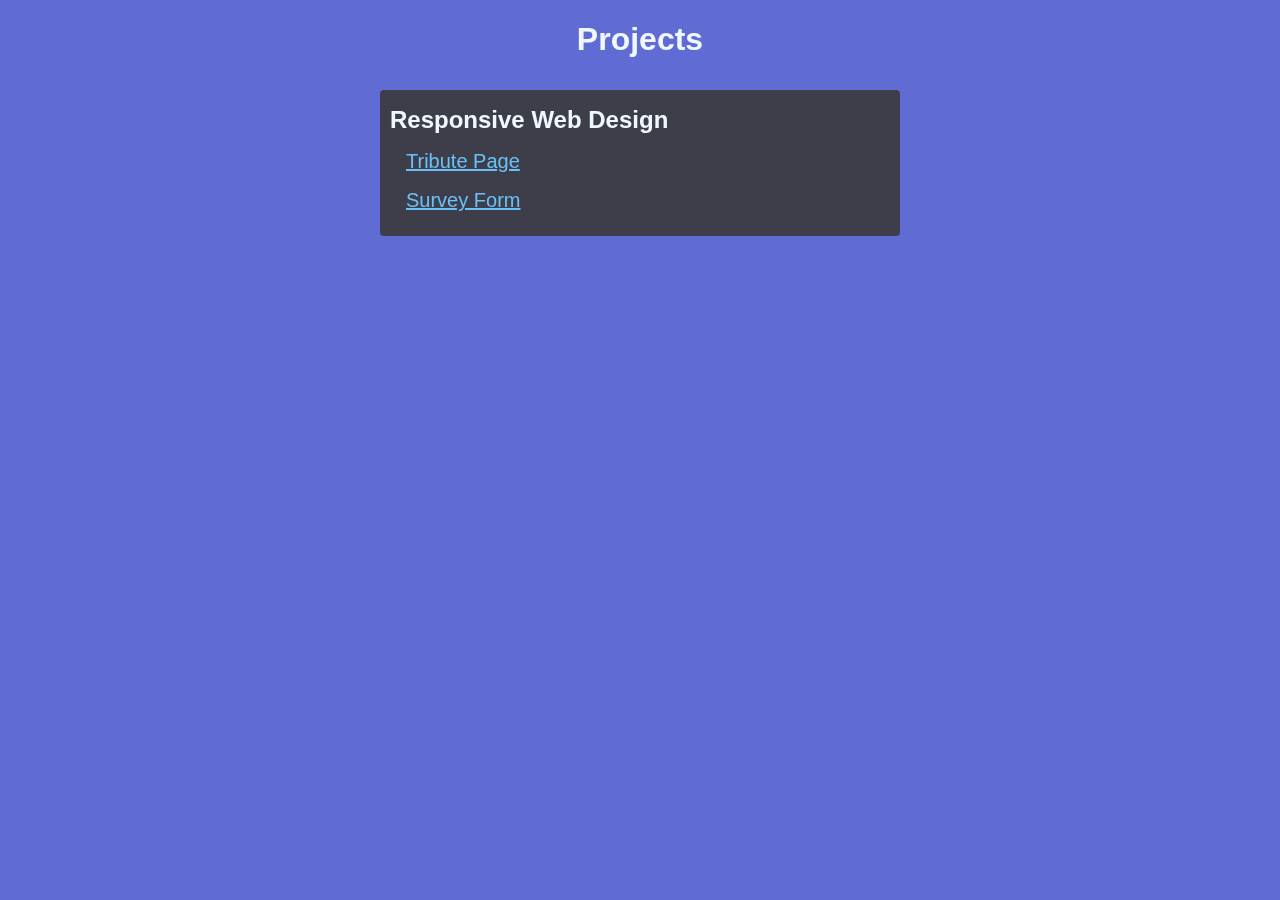
==== index.html @ d1255824 "Add first two projects and home page" ====
<!DOCTYPE html>
<html lang="en">
    <header>
        <title>Projects</title>
        <link rel="stylesheet" type="text/css" href="index.css" />
    </header>
    <main>
        <h1 class= "title" >Projects</h1>
        <div class="project-group">
            <h2  class="category-header" >Responsive Web Design</h2>
            <a class="project-link" href="/Responsive Web Design Projects/1. Tribute Page/Tribute.html">Tribute Page</a>
            <a class="project-link" href="/Responsive Web Design Projects/2. Survey Form/Survey.html">Survey Form</a>
        </div>
        
    </main>
</html>
---- index.css ----
body {
    font-family: -apple-system, BlinkMacSystemFont, "Segoe UI", Roboto, Oxygen,
      Ubuntu, Cantarell, "Open Sans", "Helvetica Neue", sans-serif;
    color: aliceblue;
    background-color: rgb(94, 110, 255);
    font-size: 1rem;
    min-width: 400px;
  }
  
  body::before {
    content: "";
    position: fixed;
    top: 0;
    left: 0;
    height: 100vh;
    width: 100vw;
    z-index: -1;
    background-color: rgb(96, 107, 211);
    background-position: center;
    background-size: cover;
    background-repeat: no-repeat;
  }
  
  .title {
      text-align: center;
  }

  .category-header {
      padding: 0%;
      margin: 0 0 1rem 0;
  }

  .project-group {
    max-width: 500px;
    margin: 2rem auto 0 auto;
    background: rgba(58, 58, 58, 0.9);
    padding: 1rem 0.625rem 0.5rem 0.625rem;
    border-radius: 0.25rem;
  }

  a:link {
    font-size: 1.25rem;
    color:rgb(107, 192, 248);
  }

  a:visited {
    color:rgb(152, 107, 248);
  }

  a:hover {
    color:rgb(73, 131, 170);
  }

  .project-link {
    display: flex;
    align-items: center;
    margin: 1rem;
  }
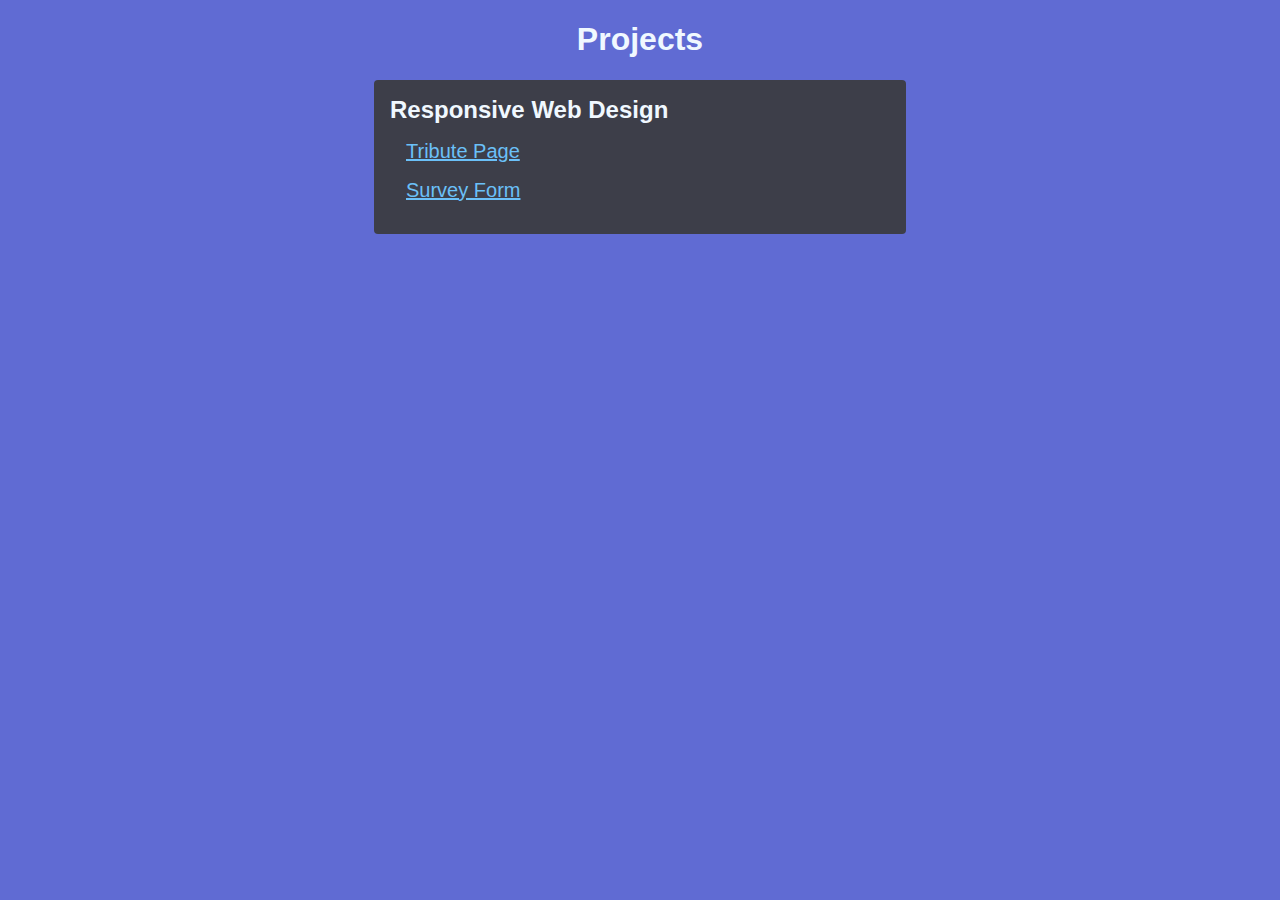
==== commit 63ef9ddf: "Change viewport settings" ====
--- a/index.html
+++ b/index.html
@@ -1,15 +1,21 @@
 <!DOCTYPE html>
 <html lang="en">
-    <header>
+    <head>
+        <meta charset="utf-8">
+        <meta http-equiv="X-UA-Compatible" content="IE=edge">
+        <meta name="viewport" content="width=device-width, initial-scale=1">
+
+
         <title>Projects</title>
+
         <link rel="stylesheet" type="text/css" href="index.css" />
-    </header>
+    </head>
     <main>
         <h1 class= "title" >Projects</h1>
         <div class="project-group">
             <h2  class="category-header" >Responsive Web Design</h2>
-            <a class="project-link" href="/Responsive Web Design Projects/1. Tribute Page/Tribute.html">Tribute Page</a>
-            <a class="project-link" href="/Responsive Web Design Projects/2. Survey Form/Survey.html">Survey Form</a>
+            <a class="project-link" href="Responsive Web Design Projects/1. Tribute Page/Tribute.html">Tribute Page</a>
+            <a class="project-link" href="Responsive Web Design Projects/2. Survey Form/Survey.html">Survey Form</a>
         </div>
         
     </main>
--- a/index.css
+++ b/index.css
@@ -2,25 +2,17 @@
     font-family: -apple-system, BlinkMacSystemFont, "Segoe UI", Roboto, Oxygen,
       Ubuntu, Cantarell, "Open Sans", "Helvetica Neue", sans-serif;
     color: aliceblue;
-    background-color: rgb(94, 110, 255);
     font-size: 1rem;
-    min-width: 400px;
+    background-color: rgb(96, 107, 211);
+    min-width: 250px;
   }
   
-  body::before {
-    content: "";
-    position: fixed;
-    top: 0;
-    left: 0;
-    height: 100vh;
-    width: 100vw;
-    z-index: -1;
-    background-color: rgb(96, 107, 211);
-    background-position: center;
-    background-size: cover;
-    background-repeat: no-repeat;
+  @media (max-width: 350px) {
+    body {
+      font-size: .8rem;
+    }
   }
-  
+
   .title {
       text-align: center;
   }
@@ -32,10 +24,16 @@
 
   .project-group {
     max-width: 500px;
-    margin: 2rem auto 0 auto;
+    margin: 0.1rem auto 0.1rem auto;
     background: rgba(58, 58, 58, 0.9);
-    padding: 1rem 0.625rem 0.5rem 0.625rem;
+    padding: 1rem;
     border-radius: 0.25rem;
+  }
+
+  @media (max-width: 350px) {
+    body {
+      font-size: .8rem;
+    }
   }
 
   a:link {
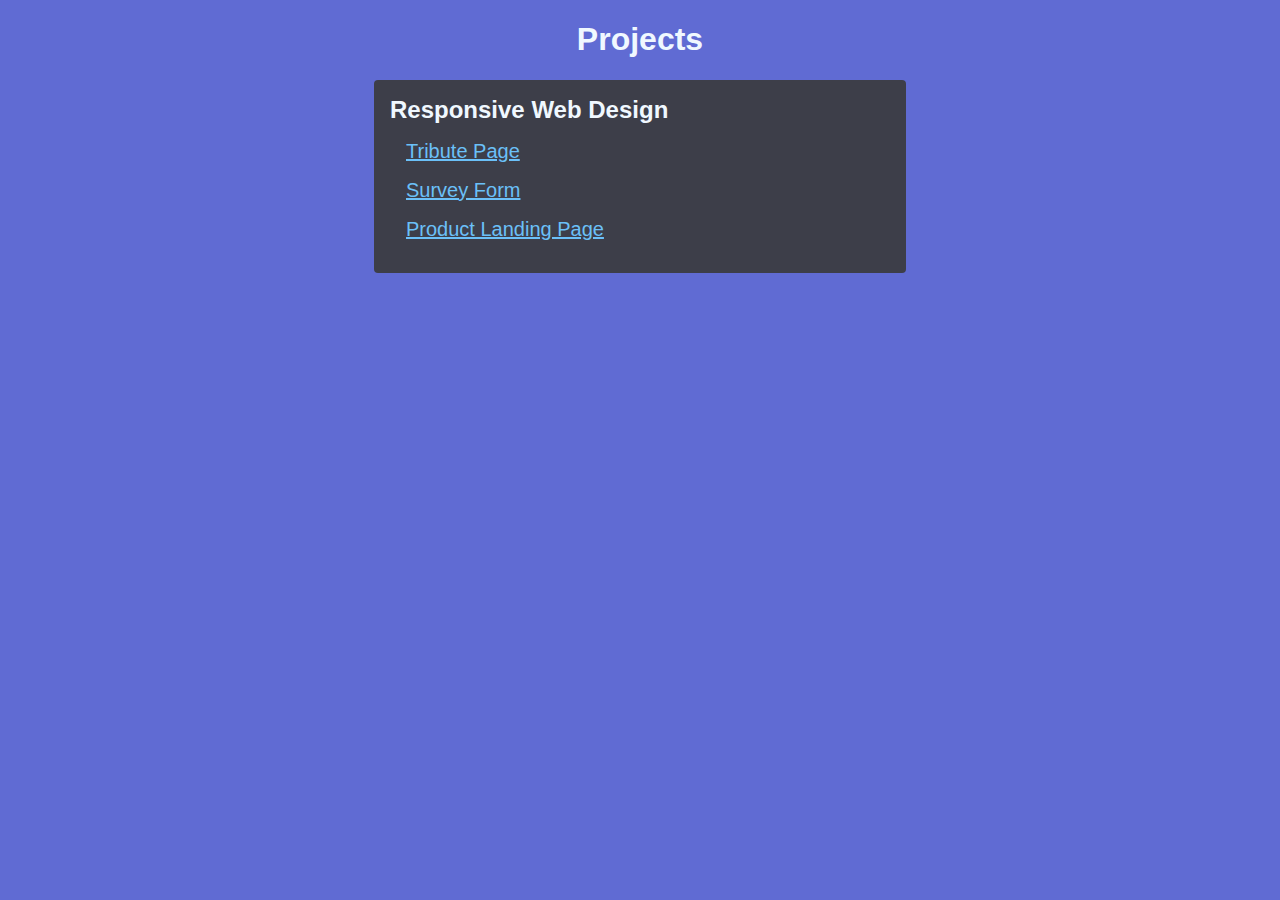
==== commit f24d2b63: "Add product page" ====
--- a/index.html
+++ b/index.html
@@ -16,6 +16,7 @@
             <h2  class="category-header" >Responsive Web Design</h2>
             <a class="project-link" href="Responsive Web Design Projects/1. Tribute Page/Tribute.html">Tribute Page</a>
             <a class="project-link" href="Responsive Web Design Projects/2. Survey Form/Survey.html">Survey Form</a>
+            <a class="project-link" href="Responsive Web Design Projects/3. Product Landing Page/Product-Page.html">Product Landing Page</a>
         </div>
         
     </main>
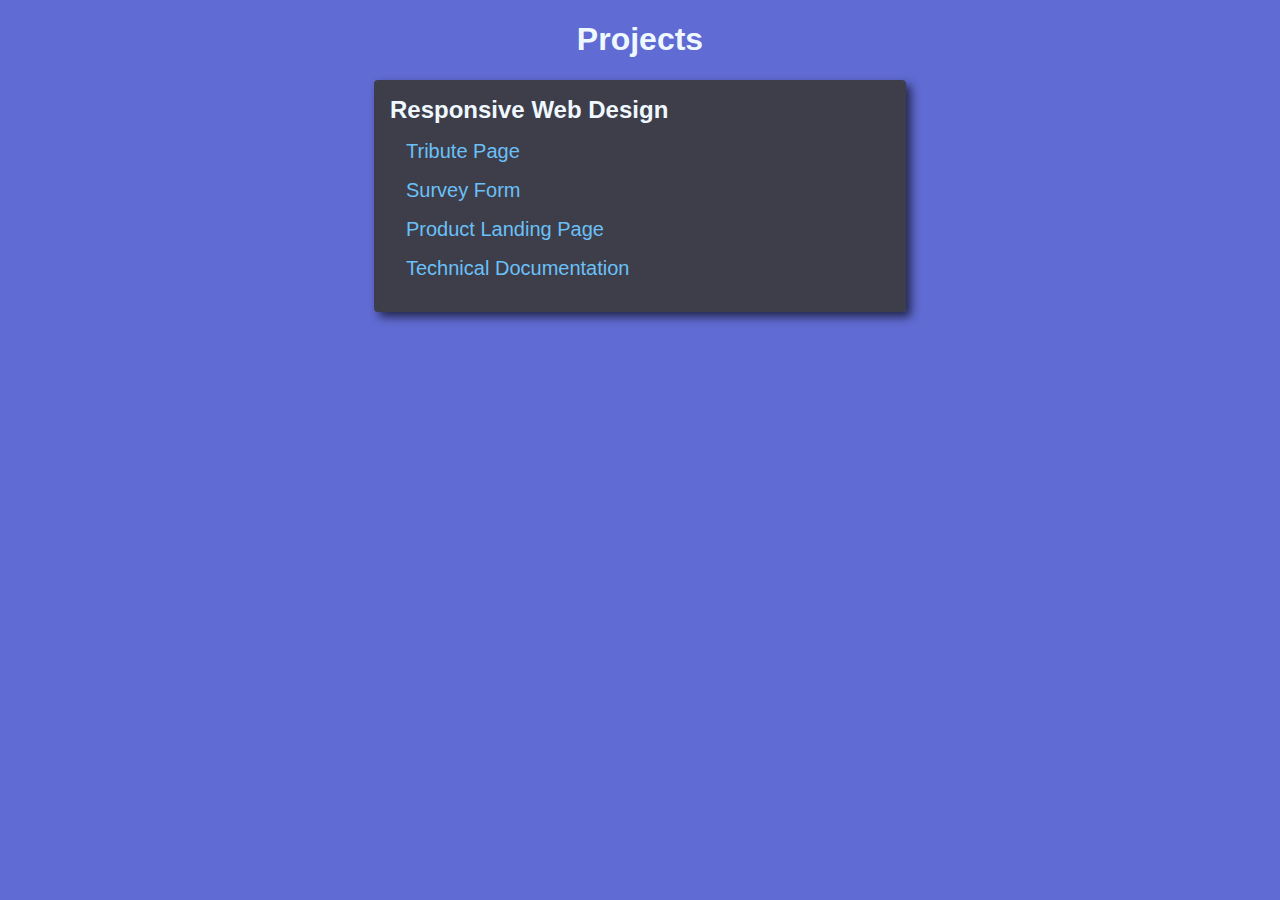
==== commit b8a0cbfe: "Add `Tech Docs` project" ====
--- a/index.html
+++ b/index.html
@@ -17,6 +17,7 @@
             <a class="project-link" href="Responsive Web Design Projects/1. Tribute Page/Tribute.html">Tribute Page</a>
             <a class="project-link" href="Responsive Web Design Projects/2. Survey Form/Survey.html">Survey Form</a>
             <a class="project-link" href="Responsive Web Design Projects/3. Product Landing Page/Product-Page.html">Product Landing Page</a>
+            <a class="project-link" href="Responsive Web Design Projects/4. Technical Documentation/Technical Documentation.html">Technical Documentation</a>
         </div>
         
     </main>
--- a/index.css
+++ b/index.css
@@ -28,17 +28,13 @@
     background: rgba(58, 58, 58, 0.9);
     padding: 1rem;
     border-radius: 0.25rem;
-  }
-
-  @media (max-width: 350px) {
-    body {
-      font-size: .8rem;
-    }
+    box-shadow: 5px 5px 10px rgba(0, 0, 0, 0.63);
   }
 
   a:link {
     font-size: 1.25rem;
     color:rgb(107, 192, 248);
+    text-decoration: none;
   }
 
   a:visited {
@@ -49,8 +45,21 @@
     color:rgb(73, 131, 170);
   }
 
+  a:visited:hover {
+    color:rgb(115, 81, 187)
+  }
+
   .project-link {
     display: flex;
     align-items: center;
     margin: 1rem;
+  }
+
+  @media (max-width: 350px) {
+    body {
+      font-size: .8rem;
+    }
+    a:link {
+      font-size: 1.05rem;
+    }
   }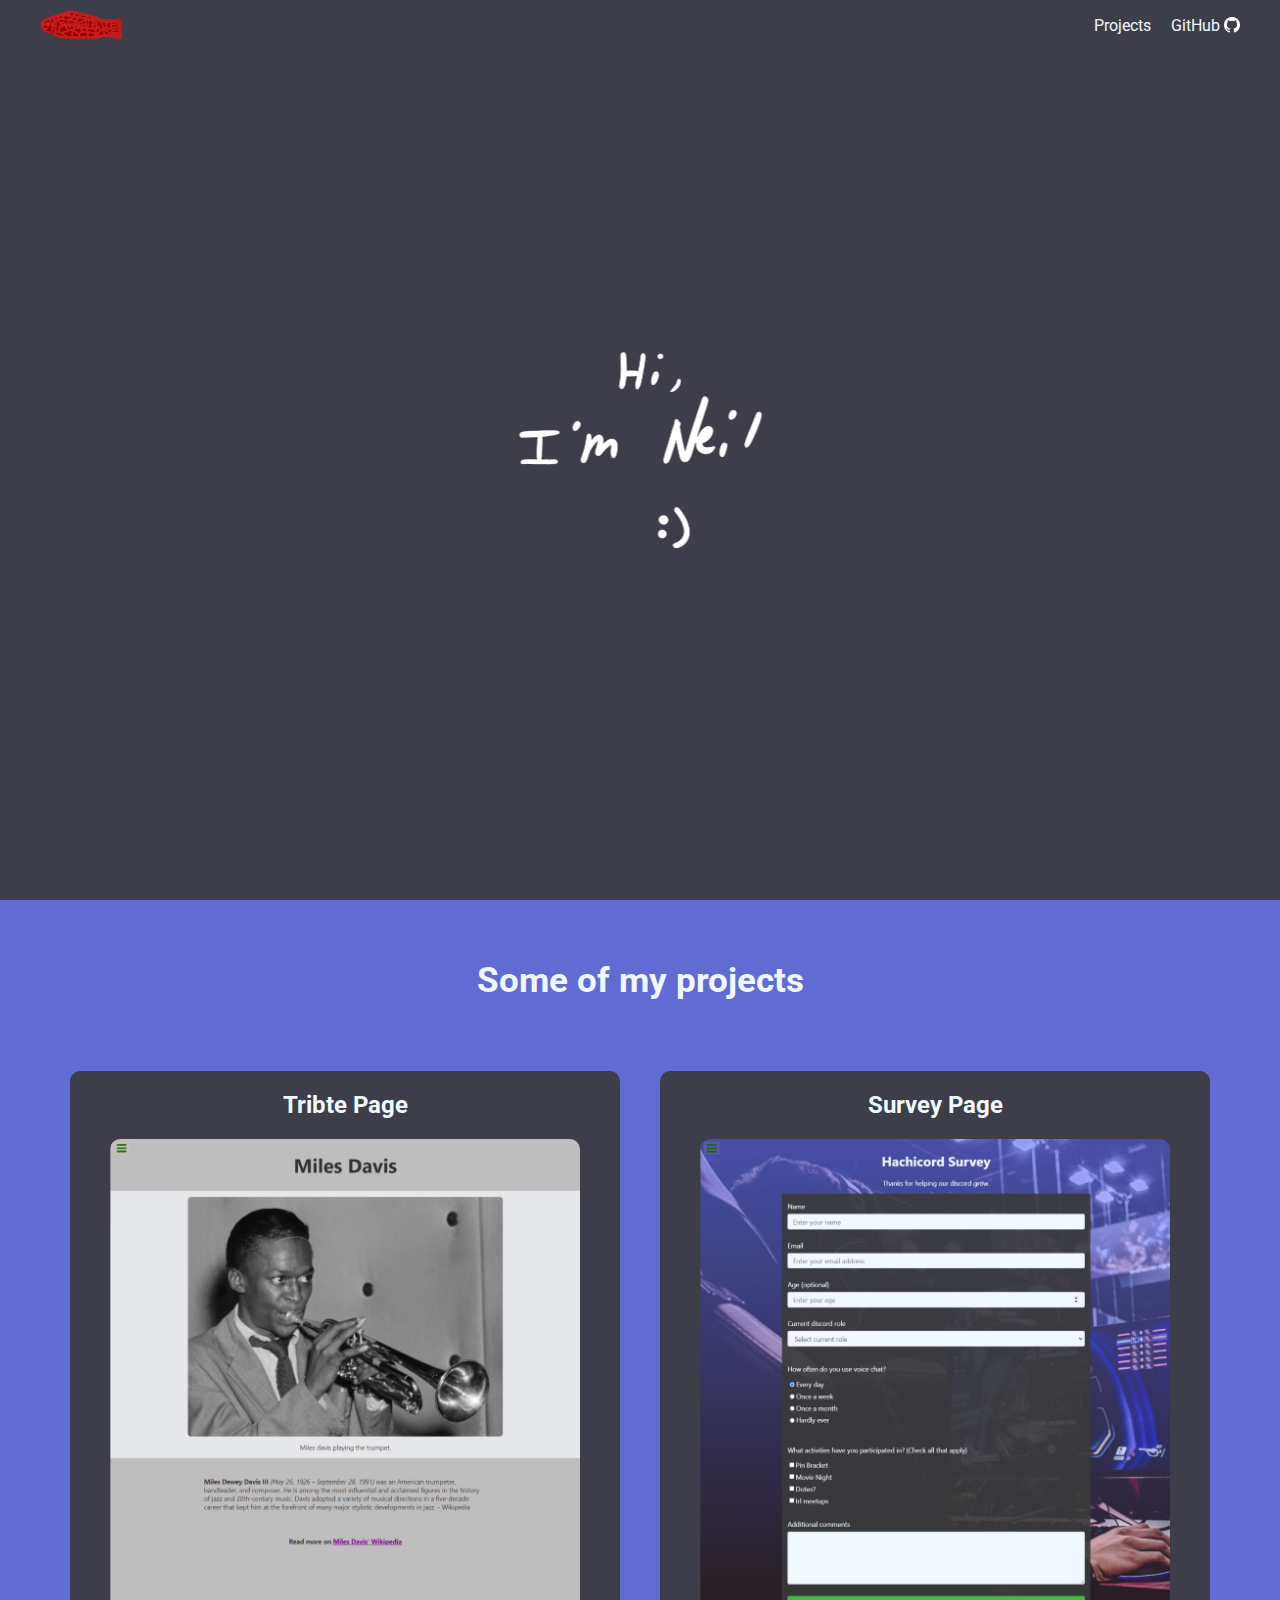
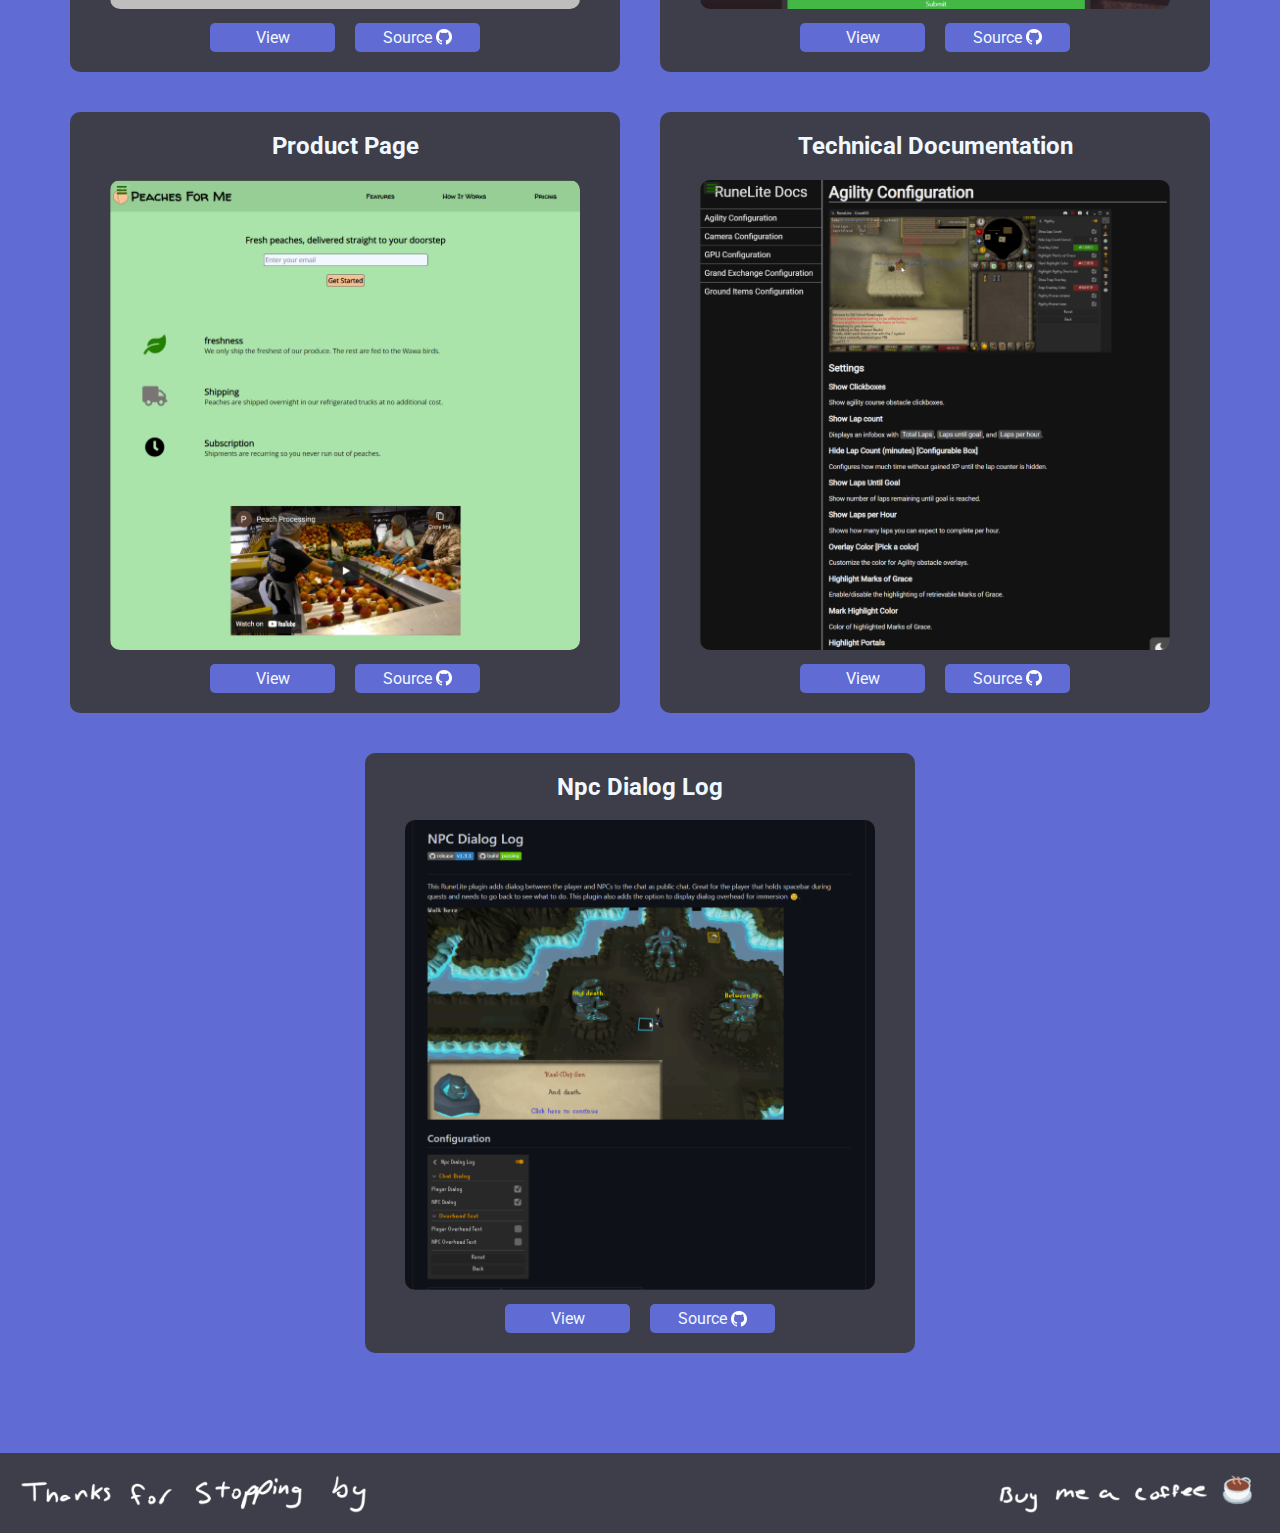
==== commit 14519353: "Update main page to 'personal portfolio project'" ====
--- a/index.html
+++ b/index.html
@@ -1,24 +1,175 @@
 <!DOCTYPE html>
 <html lang="en">
-    <head>
-        <meta charset="utf-8">
-        <meta http-equiv="X-UA-Compatible" content="IE=edge">
-        <meta name="viewport" content="width=device-width, initial-scale=1">
+  <head>
+    <meta charset="utf-8" />
+    <meta http-equiv="X-UA-Compatible" content="IE=edge" />
+    <meta name="viewport" content="width=device-width, initial-scale=1" />
 
+    <title>Personal Portfolio</title>
 
-        <title>Projects</title>
+    <link rel="stylesheet" type="text/css" href="index.css" />
+  </head>
+  <body>
+    <header>
+      <nav id="navbar">
+        <div class="navbar-section">
+        <a class="nav-link" href="#welcome-section">
+          <img
+            id="logo"
+            src="Assets/FishyConcreteNoBackground.png"
+            alt="Home"
+          />
+        </a>
+      </div>
+      <div class="navbar-section">
+        <a class="nav-link" href="#projects">Projects</a>
+        <a
+          id="profile-link"
+          class="nav-link inline-logo"
+          href="https://github.com/neilrush"
+          target="_blank"
+          >GitHub <img class="logo" src="Assets/GitHub-Mark-Light-64px.png"
+        /></a>
+        <!--<a
+          class="nav-link inline-logo"
+          href="https://www.linkedin.com/in/neilrushmcpherson/"
+          >Linkedin
+          <img
+            src="https://content.linkedin.com/content/dam/me/business/en-us/amp/brand-site/v2/bg/LI-Bug.svg.original.svg"
+        /></a> -->
+      </div>
+      </nav>
+    </header>
+    <main>
+      <section id="welcome-section">
+        <!--Needed to pass testing but the page technically still has text-->
+        <h1 class="hidden" style="display: none">Hi, I'm Neil</h1>
 
-        <link rel="stylesheet" type="text/css" href="index.css" />
-    </head>
-    <main>
-        <h1 class= "title" >Projects</h1>
-        <div class="project-group">
-            <h2  class="category-header" >Responsive Web Design</h2>
-            <a class="project-link" href="Responsive Web Design Projects/1. Tribute Page/Tribute.html">Tribute Page</a>
-            <a class="project-link" href="Responsive Web Design Projects/2. Survey Form/Survey.html">Survey Form</a>
-            <a class="project-link" href="Responsive Web Design Projects/3. Product Landing Page/Product-Page.html">Product Landing Page</a>
-            <a class="project-link" href="Responsive Web Design Projects/4. Technical Documentation/Technical Documentation.html">Technical Documentation</a>
+        <img
+          id="welcome-image"
+          src="Assets/Welcome Text.png"
+          alt="Hi, I'm Neil"
+        />
+      </section>
+
+      <section id="projects">
+        <h1 class="section-title">Some of my projects</h1>
+        <div id="tribute-page" class="project-tile">
+          <h2 class="project-title">Tribte Page</h2>
+          <div class="project-render">
+            <img src="Assets/Project Renders/TributePage.png" />
+          </div>
+          <div class="project-links">
+            <a
+              class="project-link"
+              href="Responsive Web Design Projects/1. Tribute Page/Tribute.html"
+              >View</a
+            >
+            <a
+              class="project-link inline-logo"
+              href="https://github.com/neilrush/freecodecamp-projects/tree/main/Responsive%20Web%20Design%20Projects/1.%20Tribute%20Page"
+              >Source <img class="logo" src="Assets/GitHub-Mark-Light-64px.png"
+            /></a>
+          </div>
         </div>
-        
+
+        <div id="survey-form" class="project-tile">
+          <h2 class="project-title">Survey Page</h2>
+          <div class="project-render">
+            <img src="Assets/Project Renders/SurveyPage.png" />
+          </div>
+          <div class="project-links">
+            <a
+              class="project-link"
+              href="Responsive Web Design Projects/2. Survey Form/Survey.html"
+              >View</a
+            >
+            <a
+              class="project-link inline-logo"
+              href="https://github.com/neilrush/freecodecamp-projects/tree/main/Responsive%20Web%20Design%20Projects/2.%20Survey%20Form"
+              >Source <img class="logo" src="Assets/GitHub-Mark-Light-64px.png"
+            /></a>
+          </div>
+        </div>
+
+        <div id="Product Page" class="project-tile">
+          <h2 class="project-title">Product Page</h2>
+          <div class="project-render">
+            <img src="Assets/Project Renders/ProductPage.png" />
+          </div>
+          <div class="project-links">
+            <a
+              class="project-link"
+              href="Responsive Web Design Projects/3. Product Landing Page/Product-Page.html"
+              >View</a
+            >
+            <a
+              class="project-link inline-logo"
+              href="https://github.com/neilrush/freecodecamp-projects/tree/main/Responsive%20Web%20Design%20Projects/3.%20Product%20Landing%20Page"
+              >Source <img class="logo" src="Assets/GitHub-Mark-Light-64px.png"
+            /></a>
+          </div>
+        </div>
+
+        <div id="technical-documentation" class="project-tile">
+          <h2 class="project-title">Technical Documentation</h2>
+          <div class="project-render">
+            <img src="Assets/Project Renders/DocumentationPage.png" />
+          </div>
+          <div class="project-links">
+            <a
+              class="project-link"
+              href="Responsive Web Design Projects/4. Technical Documentation/Technical Documentation.html"
+              >View</a
+            >
+            <a
+              class="project-link inline-logo"
+              href="https://github.com/neilrush/freecodecamp-projects/tree/main/Responsive%20Web%20Design%20Projects/4.%20Technical%20Documentation"
+              >Source <img class="logo" src="Assets/GitHub-Mark-Light-64px.png"
+            /></a>
+          </div>
+        </div>
+
+        <div id="npc-dialog-log" class="project-tile">
+          <h2 class="project-title">Npc Dialog Log</h2>
+          <div class="project-render">
+            <img src="Assets/Project Renders/NPCDialogLog.png" />
+          </div>
+          <div class="project-links">
+            <a
+              class="project-link"
+              href="https://runelite.net/plugin-hub/show/npc-dialog-log"
+              >View</a
+            >
+            <a
+              class="project-link inline-logo"
+              href="https://github.com/neilrush/npc-dialog-log"
+              >Source <img class="logo" src="Assets/GitHub-Mark-Light-64px.png"
+            /></a>
+          </div>
+        </div>
+      </section>
+      <footer id="footer">
+        <div class="footer-section">
+        <img
+          class="footer-image"
+          src="Assets/Footer Text top.png"
+          alt="Thanks for stopping by"
+        /></div>
+        <div class="footer-section">
+        <a href="https://www.buymeacoffee.com/neilrush"
+          ><img
+            class="footer-image"
+            src="Assets/Footer Text Bottom.png"
+            alt="Buy me a coffee."
+        /></a>
+      </div>
+      </footer>
     </main>
-</html>+    <script>
+      const projectName = "portfolio";
+      localStorage.setItem("fCC_portfolio_hide", true);
+    </script>
+    <script src="https://cdn.freecodecamp.org/testable-projects-fcc/v1/bundle.js"></script>
+  </body>
+</html>
--- a/index.css
+++ b/index.css
@@ -1,65 +1,225 @@
+@import url("https://fonts.googleapis.com/css2?family=Roboto&display=swap");
+
+* {
+  box-sizing: border-box;
+  scroll-behavior: smooth !important;
+}
+
+:root {
+  color-scheme: dark;
+}
+
 body {
-    font-family: -apple-system, BlinkMacSystemFont, "Segoe UI", Roboto, Oxygen,
-      Ubuntu, Cantarell, "Open Sans", "Helvetica Neue", sans-serif;
-    color: aliceblue;
-    font-size: 1rem;
-    background-color: rgb(96, 107, 211);
-    min-width: 250px;
-  }
-  
-  @media (max-width: 350px) {
-    body {
-      font-size: .8rem;
-    }
-  }
-
-  .title {
-      text-align: center;
-  }
-
-  .category-header {
-      padding: 0%;
-      margin: 0 0 1rem 0;
-  }
-
-  .project-group {
-    max-width: 500px;
-    margin: 0.1rem auto 0.1rem auto;
-    background: rgba(58, 58, 58, 0.9);
-    padding: 1rem;
-    border-radius: 0.25rem;
-    box-shadow: 5px 5px 10px rgba(0, 0, 0, 0.63);
-  }
-
-  a:link {
-    font-size: 1.25rem;
-    color:rgb(107, 192, 248);
-    text-decoration: none;
-  }
-
-  a:visited {
-    color:rgb(152, 107, 248);
-  }
-
-  a:hover {
-    color:rgb(73, 131, 170);
-  }
-
-  a:visited:hover {
-    color:rgb(115, 81, 187)
-  }
-
-  .project-link {
-    display: flex;
-    align-items: center;
-    margin: 1rem;
-  }
-
-  @media (max-width: 350px) {
-    body {
-      font-size: .8rem;
-    }
-    a:link {
-      font-size: 1.05rem;
-    }
-  }+  --navbar-height: 50px;
+  --text-color: aliceblue;
+  --background-color-1: rgb(96, 107, 211);
+  --background-color-2: rgb(61, 62, 73);
+  margin: 0;
+  font-family: "Roboto", sans-serif;
+  color: aliceblue;
+  font-size: 1rem;
+  background-color: var(--background-color-1);
+  min-width: 280px;
+  scrollbar-color: dark;
+}
+
+#navbar {
+  padding: 0 30px;
+  font-size: 16px;
+  position: fixed;
+  top: 0;
+  left: 0;
+  width: 100%;
+  background-color: var(--background-color-2);
+  display: flex;
+  flex-direction: row;
+  justify-content: space-between;
+  align-content: center;
+  height: var(--navbar-height);
+  z-index: 100;
+}
+
+.navbar-section {
+  display: flex;
+  flex-direction: row;
+  align-content: center;
+  justify-content: center;
+  height: var(--navbar-height);
+  z-index: 100;
+}
+
+@media (max-width: 330px) {
+  #navbar {
+    padding: 0 5px;
+  }
+}
+
+.nav-link {
+  display: flex;
+  align-items: center;
+  height: 100%;
+  padding: 10px;
+  color: aliceblue;
+  text-decoration: none;
+  transition: background-color 0.2s;
+}
+
+@media (hover: hover) {
+  .nav-link:hover {
+    background-color: rgb(46, 47, 54);
+  }
+}
+.nav-link:active {
+  background-color: rgb(84, 86, 100);
+  transition: none;
+}
+
+#logo {
+  height: 100%;
+  align-self: center;
+  min-height: 0;
+}
+
+.inline-logo {
+  display: flex;
+  align-items: center;
+  justify-content: center;
+}
+
+.inline-logo .logo {
+  padding-left: 4px;
+  max-height: 16px;
+  align-self: center;
+}
+
+#welcome-section {
+  display: flex;
+  flex-direction: column;
+  justify-content: center;
+  align-items: center;
+  width: 100%;
+  height: 100vh;
+  background-color: var(--background-color-2);
+}
+
+#welcome-image {
+  max-width: 100%;
+  transform: scale(0.5);
+}
+
+.section-title {
+  font-size: 2.1875rem;
+  width: 100%;
+  padding: 3.75rem 0rem 3.125rem 0;
+  margin: 0 auto 0 auto;
+}
+
+#projects {
+  text-align: center;
+  display: flex;
+  flex-direction: row;
+  flex-wrap: wrap;
+  justify-content: center;
+  padding-bottom: 5rem;
+}
+
+.project-tile {
+  margin: 1.25rem;
+  background-color: var(--background-color-2);
+  border-radius: 10px;
+  width: 34.375rem;
+}
+
+@media (max-width: 1200px) {
+  .project-tile {
+    width: 26.5625rem;
+  }
+}
+
+.project-tile .project-render {
+  padding: 0 2.5rem 0.625rem 2.5rem;
+  width: 100%;
+}
+
+.project-tile .project-render img {
+  border-radius: 10px;
+  width: 100%;
+}
+
+.project-links {
+  display: flex;
+  flex-direction: row;
+  align-items: center;
+  justify-content: center;
+  padding-bottom: 1.25rem;
+}
+
+.project-link {
+  margin: 0 0.625rem;
+  padding: 0.3125rem;
+  color: var(--text-color);
+  text-decoration: none;
+  background-color: var(--background-color-1);
+  border-radius: 5px;
+  width: 7.8125rem;
+  transition: background-color 0.2s;
+}
+
+@media (hover: hover) {
+  .project-link:hover {
+    background-color: rgb(89, 98, 177);
+  }
+}
+
+.project-link:active {
+  background-color: rgb(110, 124, 243);
+  transition: none;
+}
+
+#footer {
+  min-width: none;
+  text-align: center;
+  width: 100%;
+  display: flex;
+  flex-direction: row;
+  justify-content: space-between;
+  align-items: center;
+  height: 80px;
+  background-color: var(--background-color-2);
+}
+
+.footer-section {
+  overflow: auto;
+  display: flex;
+  justify-content: center;
+  height: 100%;
+  max-height: 100%;
+}
+
+#footer a {
+  max-height: 100%;
+  max-width: 100%;
+}
+
+.footer-image {
+  object-fit: contain;
+  max-width: 100%;
+  max-height: 100%;
+  padding: 20px;
+}
+
+@media (max-width: 37.5em) {
+  #footer {
+    flex-direction: column;
+    height: 150px;
+  }
+  .footer-section {
+    max-height: none;
+  }
+}
+
+@media (max-width: 34.375em) {
+  html {
+    font-size: 0.9rem;
+  }
+}
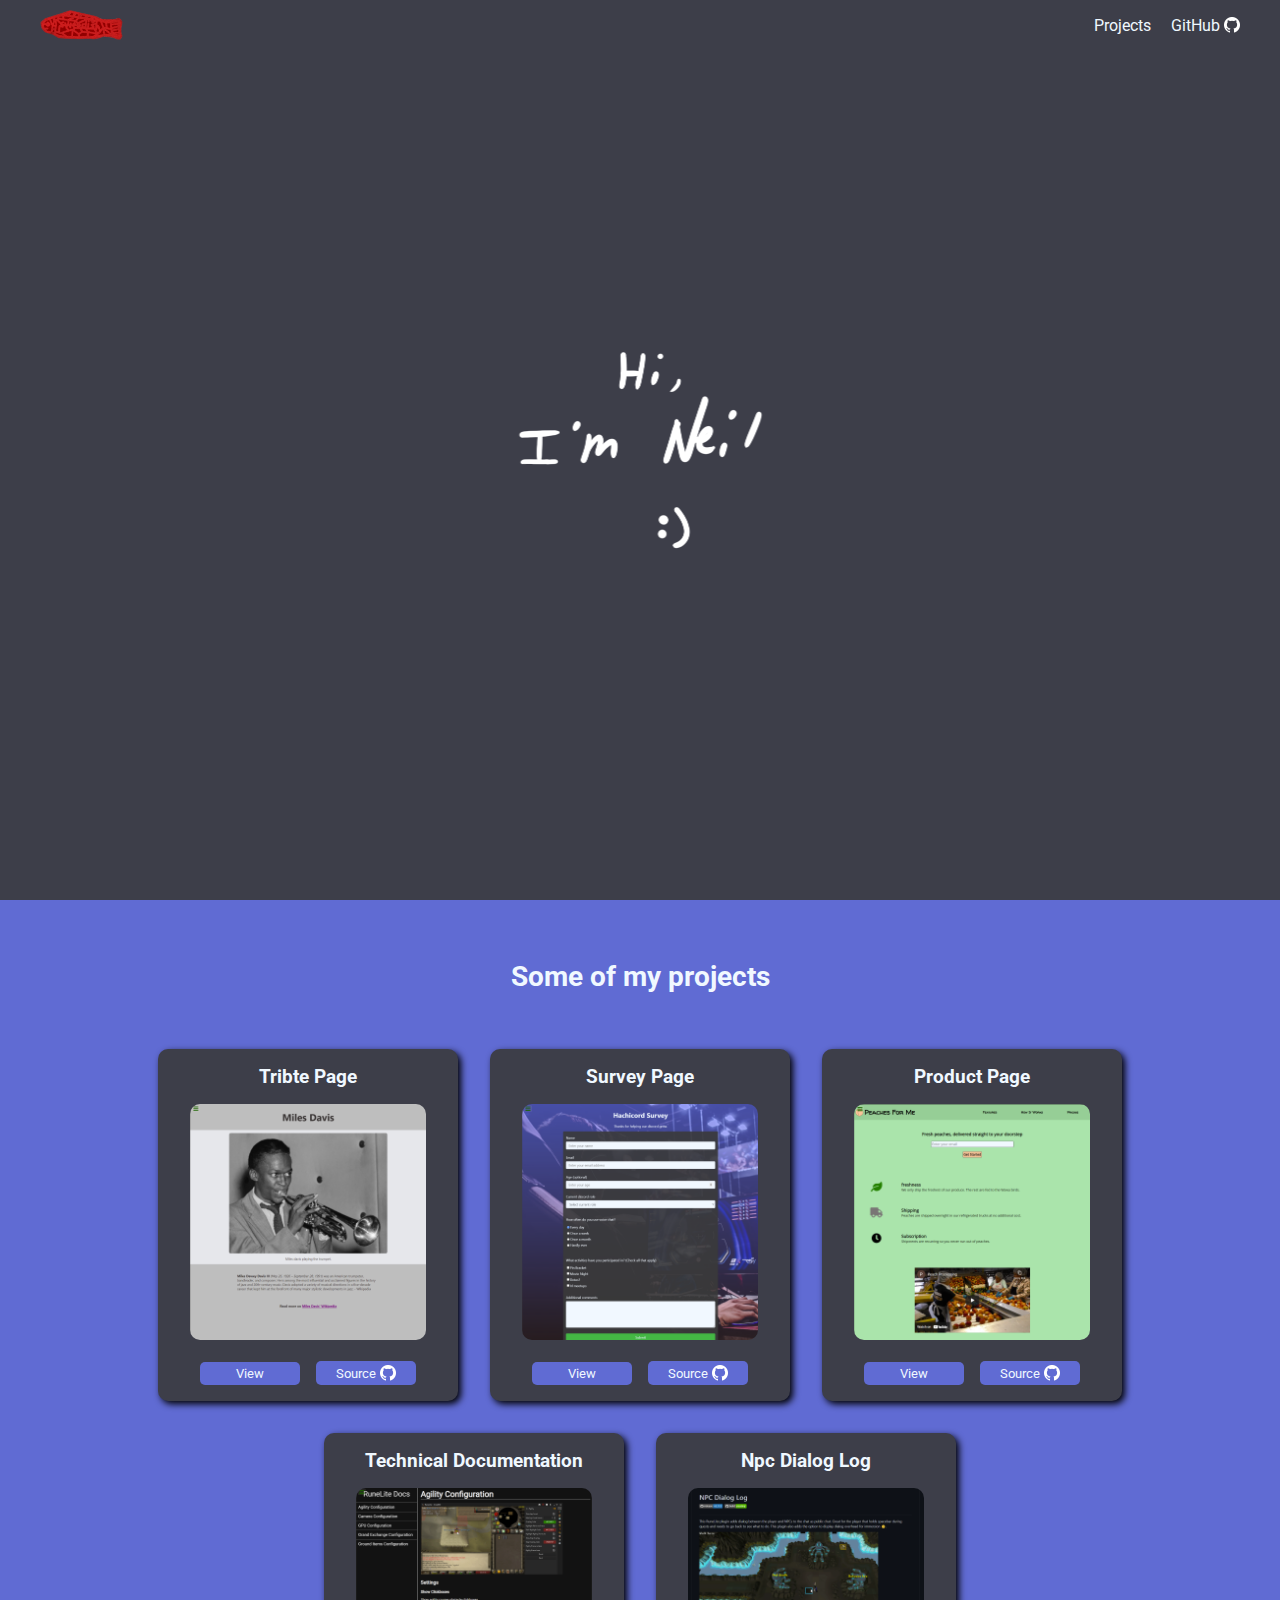
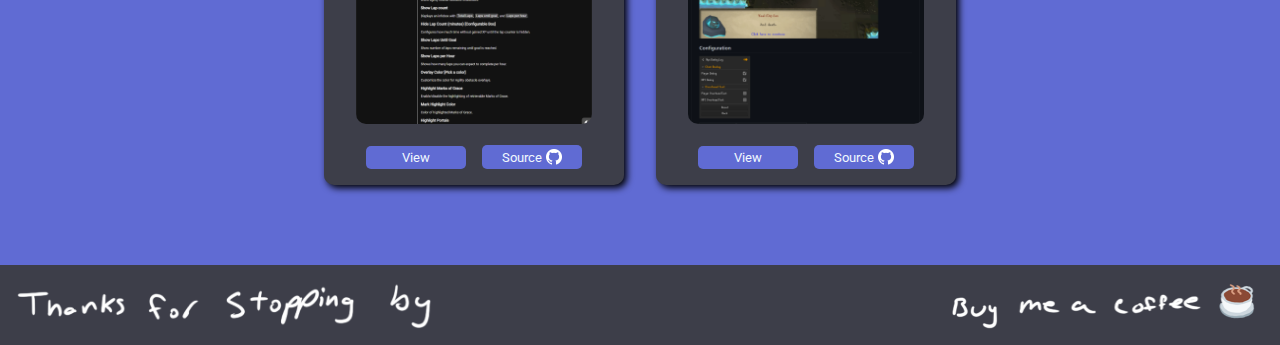
==== commit 4786f188: "Added opengraph meta tags" ====
--- a/index.html
+++ b/index.html
@@ -5,7 +5,39 @@
     <meta http-equiv="X-UA-Compatible" content="IE=edge" />
     <meta name="viewport" content="width=device-width, initial-scale=1" />
 
+    <!-- HTML Meta Tags -->
     <title>Personal Portfolio</title>
+    <meta
+      name="description"
+      content="The place to show off and host my personal projects. :)"
+    />
+
+    <!-- Facebook Meta Tags -->
+    <meta property="og:url" content="http://freecodecamp.redgummy.fish/" />
+    <meta property="og:type" content="website" />
+    <meta property="og:title" content="Personal Portfolio" />
+    <meta
+      property="og:description"
+      content="The place to show off and host my personal projects. :)"
+    />
+    <meta
+      property="og:image"
+      content="http://freecodecamp.redgummy.fish/Assets/PreviewPortfolio.png"
+    />
+
+    <!-- Twitter Meta Tags -->
+    <meta name="twitter:card" content="summary_large_image" />
+    <meta property="twitter:domain" content="" />
+    <meta property="twitter:url" content="http://freecodecamp.redgummy.fish/" />
+    <meta name="twitter:title" content="Personal Portfolio" />
+    <meta
+      name="twitter:description"
+      content="The place to show off and host my personal projects. :)"
+    />
+    <meta
+      name="twitter:image"
+      content="http://freecodecamp.redgummy.fish/Assets/PreviewPortfolio.png"
+    />
 
     <link rel="stylesheet" type="text/css" href="index.css" />
   </head>
@@ -13,31 +45,31 @@
     <header>
       <nav id="navbar">
         <div class="navbar-section">
-        <a class="nav-link" href="#welcome-section">
-          <img
-            id="logo"
-            src="Assets/FishyConcreteNoBackground.png"
-            alt="Home"
-          />
-        </a>
-      </div>
-      <div class="navbar-section">
-        <a class="nav-link" href="#projects">Projects</a>
-        <a
-          id="profile-link"
-          class="nav-link inline-logo"
-          href="https://github.com/neilrush"
-          target="_blank"
-          >GitHub <img class="logo" src="Assets/GitHub-Mark-Light-64px.png"
-        /></a>
-        <!--<a
+          <a class="nav-link" href="#welcome-section">
+            <img
+              id="logo"
+              src="Assets/FishyConcreteNoBackground.png"
+              alt="Home"
+            />
+          </a>
+        </div>
+        <div class="navbar-section">
+          <a class="nav-link" href="#projects">Projects</a>
+          <a
+            id="profile-link"
+            class="nav-link inline-logo"
+            href="https://github.com/neilrush"
+            target="_blank"
+            >GitHub <img class="logo" src="Assets/GitHub-Mark-Light-64px.png"
+          /></a>
+          <!--<a
           class="nav-link inline-logo"
           href="https://www.linkedin.com/in/neilrushmcpherson/"
           >Linkedin
           <img
             src="https://content.linkedin.com/content/dam/me/business/en-us/amp/brand-site/v2/bg/LI-Bug.svg.original.svg"
         /></a> -->
-      </div>
+        </div>
       </nav>
     </header>
     <main>
@@ -151,19 +183,20 @@
       </section>
       <footer id="footer">
         <div class="footer-section">
-        <img
-          class="footer-image"
-          src="Assets/Footer Text top.png"
-          alt="Thanks for stopping by"
-        /></div>
+          <img
+            class="footer-image"
+            src="Assets/Footer Text top.png"
+            alt="Thanks for stopping by"
+          />
+        </div>
         <div class="footer-section">
-        <a href="https://www.buymeacoffee.com/neilrush"
-          ><img
-            class="footer-image"
-            src="Assets/Footer Text Bottom.png"
-            alt="Buy me a coffee."
-        /></a>
-      </div>
+          <a href="https://www.buymeacoffee.com/neilrush"
+            ><img
+              class="footer-image"
+              src="Assets/Footer Text Bottom.png"
+              alt="Buy me a coffee."
+          /></a>
+        </div>
       </footer>
     </main>
     <script>
--- a/index.css
+++ b/index.css
@@ -110,7 +110,7 @@
 .section-title {
   font-size: 2.1875rem;
   width: 100%;
-  padding: 3.75rem 0rem 3.125rem 0;
+  padding: 60px 0rem 3.125rem 0;
   margin: 0 auto 0 auto;
 }
 
@@ -128,9 +128,10 @@
   background-color: var(--background-color-2);
   border-radius: 10px;
   width: 34.375rem;
-}
-
-@media (max-width: 1200px) {
+  box-shadow: 3px 3px 7px black ;
+}
+
+@media (max-width: 75em) {
   .project-tile {
     width: 26.5625rem;
   }
@@ -151,6 +152,7 @@
   flex-direction: row;
   align-items: center;
   justify-content: center;
+  padding-top: .8rem;
   padding-bottom: 1.25rem;
 }
 
@@ -205,7 +207,7 @@
   object-fit: contain;
   max-width: 100%;
   max-height: 100%;
-  padding: 20px;
+  padding: 1.25rem;
 }
 
 @media (max-width: 37.5em) {
@@ -220,6 +222,16 @@
 
 @media (max-width: 34.375em) {
   html {
-    font-size: 0.9rem;
-  }
-}
+    font-size: 0.8rem;
+  }
+}
+
+@media screen and (orientation: landscape) and (min-aspect-ratio: 4/3) and (max-height: 62.5rem) {
+  html {
+    font-size: 0.8rem;
+  }
+  .project-tile {
+    width: 300px;
+  }
+  
+}
